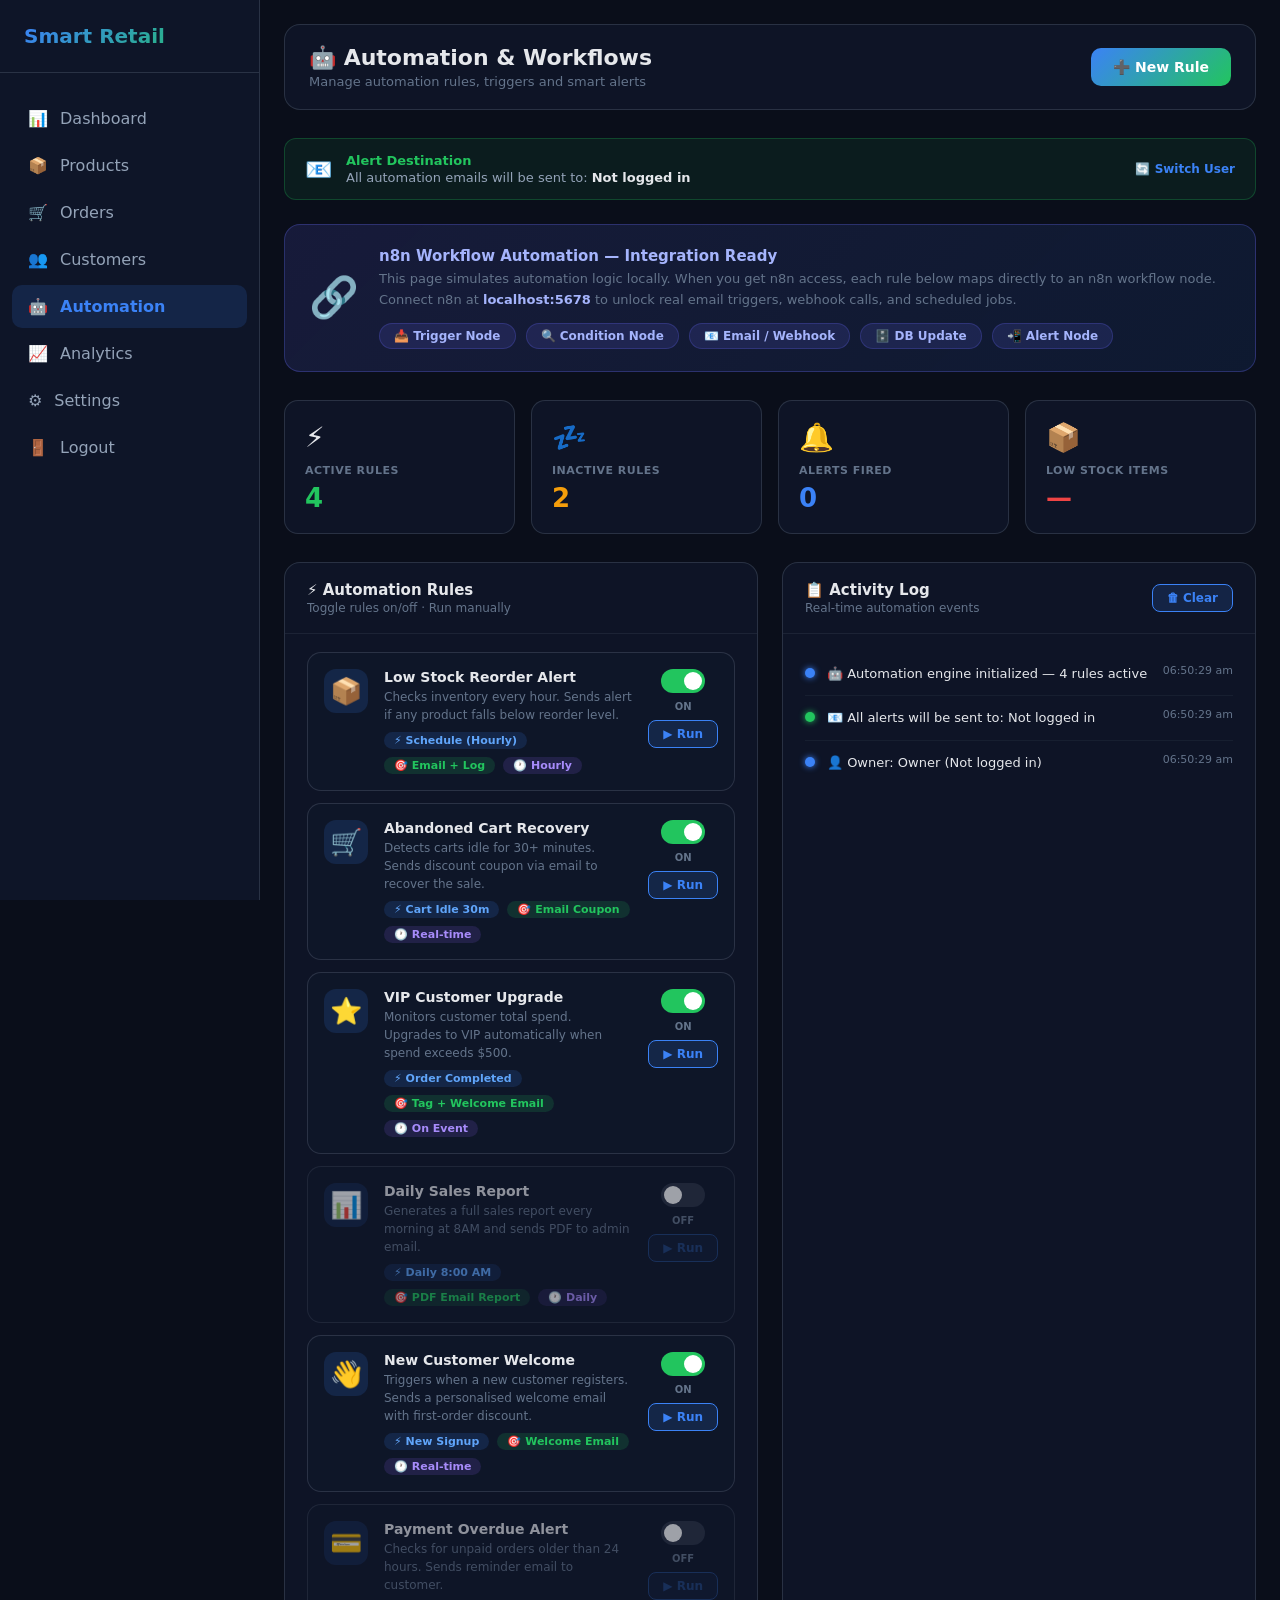
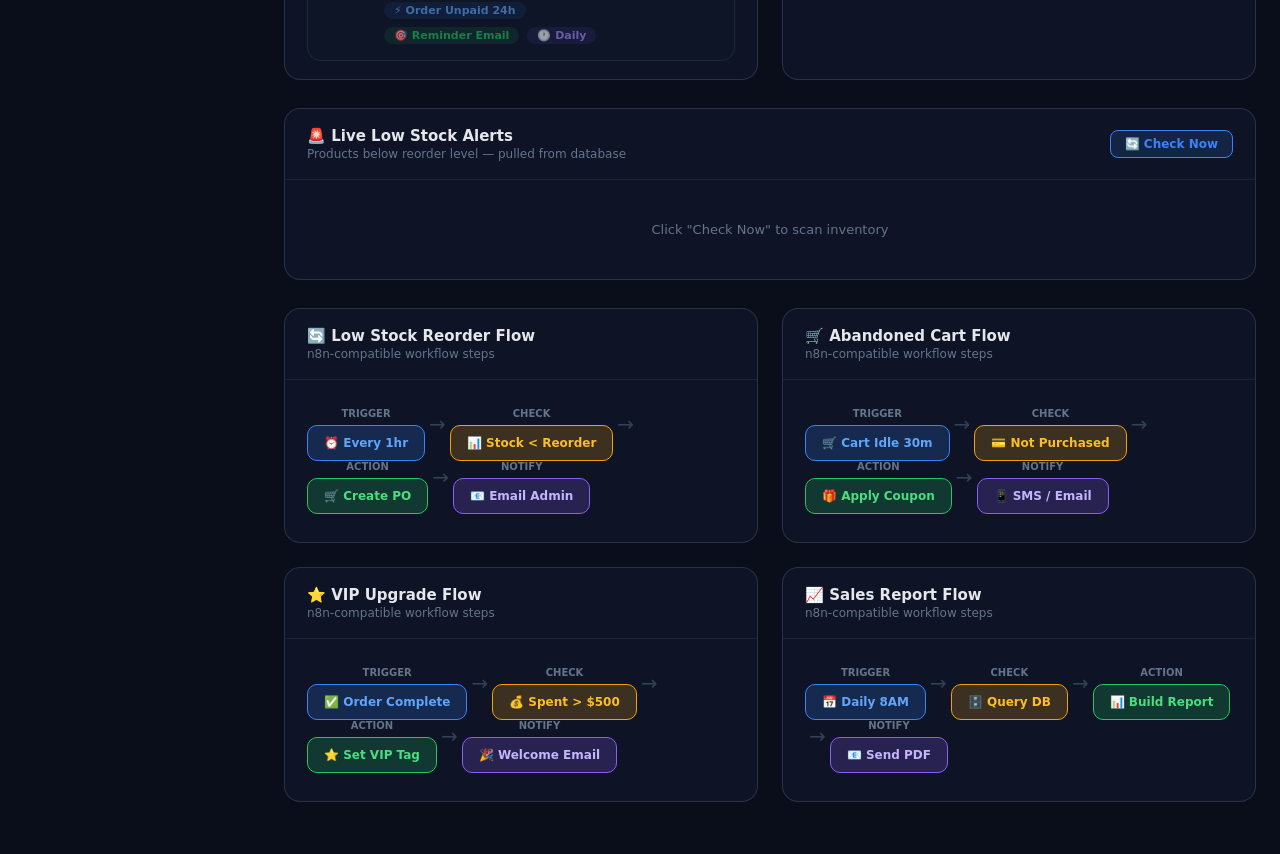
==== automation.html @ c8b63d95 "Add frontend files" ====
<!DOCTYPE html>
<html lang="en">
<head>
  <meta charset="UTF-8" />
  <title>Automation - Smart Retail</title>
  <meta name="viewport" content="width=device-width, initial-scale=1.0" />
    <link rel="stylesheet" href="automation.css" />
</head>
<body>
  <script src="automation.js"></script>

<div class="sidebar">
  <div class="sidebar-header"><h2>Smart Retail</h2></div>
  <nav class="nav-menu">
    <a href="dashboard_dynamic.html" class="nav-item"><span>📊</span><span>Dashboard</span></a>
    <a href="products.html"          class="nav-item"><span>📦</span><span>Products</span></a>
    <a href="orders.html"            class="nav-item"><span>🛒</span><span>Orders</span></a>
    <a href="customers.html"         class="nav-item"><span>👥</span><span>Customers</span></a>
    <a href="automation.html"        class="nav-item active"><span>🤖</span><span>Automation</span></a>
    <a href="dashboard_analytics.html" class="nav-item"><span>📈</span><span>Analytics</span></a>
    <a href="settings.html"          class="nav-item"><span>⚙️</span><span>Settings</span></a>
    <a href="index.html"             class="nav-item"><span>🚪</span><span>Logout</span></a>
  </nav>
</div>

<div class="main-content">

  <!-- HEADER -->
  <div class="header">
    <div>
      <h1>🤖 Automation & Workflows</h1>
      <p>Manage automation rules, triggers and smart alerts</p>
    </div>
    <button class="btn-primary" onclick="openModal()">➕ New Rule</button>
  </div>

  <!-- OWNER EMAIL BANNER -->
  <div id="owner-banner" style="
    display:flex; align-items:center; gap:14px;
    background:rgba(34,197,94,0.08); border:1px solid rgba(34,197,94,0.25);
    border-radius:12px; padding:14px 20px; margin-bottom:24px;
  ">
    <span style="font-size:22px">📧</span>
    <div>
      <div style="font-size:13px;font-weight:700;color:#22c55e">Alert Destination</div>
      <div style="font-size:13px;color:#94a3b8;margin-top:2px">
        All automation emails will be sent to: 
        <strong style="color:#e5e7eb" id="owner-email-display">Loading...</strong>
      </div>
    </div>
    <a href="login.html" style="margin-left:auto;font-size:12px;color:#3b82f6;text-decoration:none;font-weight:600;white-space:nowrap">
      🔄 Switch User
    </a>
  </div>

  <!-- N8N INFO BANNER -->
  <div class="n8n-banner">
    <div class="n8n-icon">🔗</div>
    <div>
      <div class="n8n-title">n8n Workflow Automation — Integration Ready</div>
      <div class="n8n-desc">
        This page simulates automation logic locally. When you get n8n access, each rule below maps directly to an n8n workflow node. Connect n8n at <strong style="color:#a5b4fc">localhost:5678</strong> to unlock real email triggers, webhook calls, and scheduled jobs.
      </div>
      <div class="n8n-steps">
        <span class="n8n-step">📥 Trigger Node</span>
        <span class="n8n-step">🔍 Condition Node</span>
        <span class="n8n-step">📧 Email / Webhook</span>
        <span class="n8n-step">🗄️ DB Update</span>
        <span class="n8n-step">📲 Alert Node</span>
      </div>
    </div>
  </div>

  <!-- STAT CARDS -->
  <div class="stats-row">
    <div class="stat-card">
      <div class="stat-icon">⚡</div>
      <div class="stat-label">Active Rules</div>
      <div class="stat-value c-green" id="s-active">0</div>
    </div>
    <div class="stat-card">
      <div class="stat-icon">💤</div>
      <div class="stat-label">Inactive Rules</div>
      <div class="stat-value c-yellow" id="s-inactive">0</div>
    </div>
    <div class="stat-card">
      <div class="stat-icon">🔔</div>
      <div class="stat-label">Alerts Fired</div>
      <div class="stat-value c-blue" id="s-fired">0</div>
    </div>
    <div class="stat-card">
      <div class="stat-icon">📦</div>
      <div class="stat-label">Low Stock Items</div>
      <div class="stat-value c-red" id="s-lowstock">—</div>
    </div>
  </div>

  <!-- TWO COLUMNS -->
  <div class="two-col">

    <!-- LEFT: AUTOMATION RULES -->
    <div class="section-card">
      <div class="section-head">
        <div>
          <div class="section-title">⚡ Automation Rules</div>
          <div class="section-sub">Toggle rules on/off · Run manually</div>
        </div>
      </div>
      <div class="section-body" id="rules-list"></div>
    </div>

    <!-- RIGHT: ACTIVITY LOG -->
    <div class="section-card">
      <div class="section-head">
        <div>
          <div class="section-title">📋 Activity Log</div>
          <div class="section-sub">Real-time automation events</div>
        </div>
        <button class="btn-run" onclick="clearLog()">🗑 Clear</button>
      </div>
      <div class="section-body" id="activity-log">
        <div class="empty-log">No activity yet — run a rule to see logs</div>
      </div>
    </div>

  </div>

  <!-- LOW STOCK LIVE CHECK -->
  <div class="full-col">
    <div class="section-card">
      <div class="section-head">
        <div>
          <div class="section-title">🚨 Live Low Stock Alerts</div>
          <div class="section-sub">Products below reorder level — pulled from database</div>
        </div>
        <button class="btn-run" id="btn-check-stock" onclick="checkLowStock()">🔄 Check Now</button>
      </div>
      <div class="section-body" id="low-stock-body">
        <div class="empty-log">Click "Check Now" to scan inventory</div>
      </div>
    </div>
  </div>

  <!-- WORKFLOW DIAGRAMS -->
  <div class="two-col">

    <div class="section-card">
      <div class="section-head">
        <div>
          <div class="section-title">🔄 Low Stock Reorder Flow</div>
          <div class="section-sub">n8n-compatible workflow steps</div>
        </div>
      </div>
      <div class="section-body">
        <div class="workflow">
          <div class="wf-step"><div class="wf-label">Trigger</div><div class="wf-box wf-trigger">⏰ Every 1hr</div></div>
          <div class="wf-arrow">→</div>
          <div class="wf-step"><div class="wf-label">Check</div><div class="wf-box wf-check">📊 Stock &lt; Reorder</div></div>
          <div class="wf-arrow">→</div>
          <div class="wf-step"><div class="wf-label">Action</div><div class="wf-box wf-action">🛒 Create PO</div></div>
          <div class="wf-arrow">→</div>
          <div class="wf-step"><div class="wf-label">Notify</div><div class="wf-box wf-notify">📧 Email Admin</div></div>
        </div>
      </div>
    </div>

    <div class="section-card">
      <div class="section-head">
        <div>
          <div class="section-title">🛒 Abandoned Cart Flow</div>
          <div class="section-sub">n8n-compatible workflow steps</div>
        </div>
      </div>
      <div class="section-body">
        <div class="workflow">
          <div class="wf-step"><div class="wf-label">Trigger</div><div class="wf-box wf-trigger">🛒 Cart Idle 30m</div></div>
          <div class="wf-arrow">→</div>
          <div class="wf-step"><div class="wf-label">Check</div><div class="wf-box wf-check">💳 Not Purchased</div></div>
          <div class="wf-arrow">→</div>
          <div class="wf-step"><div class="wf-label">Action</div><div class="wf-box wf-action">🎁 Apply Coupon</div></div>
          <div class="wf-arrow">→</div>
          <div class="wf-step"><div class="wf-label">Notify</div><div class="wf-box wf-notify">📱 SMS / Email</div></div>
        </div>
      </div>
    </div>

    <div class="section-card">
      <div class="section-head">
        <div>
          <div class="section-title">⭐ VIP Upgrade Flow</div>
          <div class="section-sub">n8n-compatible workflow steps</div>
        </div>
      </div>
      <div class="section-body">
        <div class="workflow">
          <div class="wf-step"><div class="wf-label">Trigger</div><div class="wf-box wf-trigger">✅ Order Complete</div></div>
          <div class="wf-arrow">→</div>
          <div class="wf-step"><div class="wf-label">Check</div><div class="wf-box wf-check">💰 Spent &gt; $500</div></div>
          <div class="wf-arrow">→</div>
          <div class="wf-step"><div class="wf-label">Action</div><div class="wf-box wf-action">⭐ Set VIP Tag</div></div>
          <div class="wf-arrow">→</div>
          <div class="wf-step"><div class="wf-label">Notify</div><div class="wf-box wf-notify">🎉 Welcome Email</div></div>
        </div>
      </div>
    </div>

    <div class="section-card">
      <div class="section-head">
        <div>
          <div class="section-title">📈 Sales Report Flow</div>
          <div class="section-sub">n8n-compatible workflow steps</div>
        </div>
      </div>
      <div class="section-body">
        <div class="workflow">
          <div class="wf-step"><div class="wf-label">Trigger</div><div class="wf-box wf-trigger">📅 Daily 8AM</div></div>
          <div class="wf-arrow">→</div>
          <div class="wf-step"><div class="wf-label">Check</div><div class="wf-box wf-check">🗄️ Query DB</div></div>
          <div class="wf-arrow">→</div>
          <div class="wf-step"><div class="wf-label">Action</div><div class="wf-box wf-action">📊 Build Report</div></div>
          <div class="wf-arrow">→</div>
          <div class="wf-step"><div class="wf-label">Notify</div><div class="wf-box wf-notify">📧 Send PDF</div></div>
        </div>
      </div>
    </div>

  </div>

</div>

<!-- NEW RULE MODAL -->
<div id="ruleModal" class="modal">
  <div class="modal-box">
    <div class="modal-title">➕ Create Automation Rule</div>
    <div class="modal-sub">Define a trigger, condition and action for your new rule</div>

    <div class="form-group">
      <label>Rule Name</label>
      <input type="text" id="r-name" placeholder="e.g. Flash Sale Alert" />
    </div>
    <div class="form-group">
      <label>Trigger</label>
      <select id="r-trigger">
        <option value="schedule">⏰ Scheduled (Every hour)</option>
        <option value="order">✅ New Order Placed</option>
        <option value="stock">📦 Stock Level Change</option>
        <option value="customer">👤 New Customer Signup</option>
        <option value="payment">💳 Payment Received</option>
      </select>
    </div>
    <div class="form-group">
      <label>Condition</label>
      <select id="r-condition">
        <option value="low_stock">Stock below reorder level</option>
        <option value="high_value">Order value &gt; $500</option>
        <option value="new_customer">Customer is new</option>
        <option value="unpaid">Payment is unpaid</option>
        <option value="always">Always (no condition)</option>
      </select>
    </div>
    <div class="form-group">
      <label>Action</label>
      <select id="r-action">
        <option value="email">📧 Send Email Alert</option>
        <option value="reorder">🛒 Create Reorder Request</option>
        <option value="sms">📱 Send SMS</option>
        <option value="tag_vip">⭐ Tag Customer as VIP</option>
        <option value="log">📋 Log to Activity</option>
      </select>
    </div>
    <div class="form-group">
      <label>Description (optional)</label>
      <textarea id="r-desc" rows="2" placeholder="What does this rule do?"></textarea>
    </div>

    <div class="modal-actions">
      <button class="btn-cancel" onclick="closeModal()">Cancel</button>
      <button class="btn-primary" style="flex:1" onclick="saveRule()">✅ Save Rule</button>
    </div>
  </div>
</div>

<script>
  const API_URL = 'http://localhost:3000';

  /* ── DEFAULT RULES ────────────────────────── */
  let rules = JSON.parse(localStorage.getItem('auto_rules') || 'null') || [
    { id:1, name:'Low Stock Reorder Alert',   icon:'📦', desc:'Checks inventory every hour. Sends alert if any product falls below reorder level.', trigger:'Schedule (Hourly)', action:'Email + Log', freq:'Hourly', active:true  },
    { id:2, name:'Abandoned Cart Recovery',   icon:'🛒', desc:'Detects carts idle for 30+ minutes. Sends discount coupon via email to recover the sale.', trigger:'Cart Idle 30m',   action:'Email Coupon', freq:'Real-time', active:true  },
    { id:3, name:'VIP Customer Upgrade',      icon:'⭐', desc:'Monitors customer total spend. Upgrades to VIP automatically when spend exceeds $500.', trigger:'Order Completed', action:'Tag + Welcome Email', freq:'On Event', active:true  },
    { id:4, name:'Daily Sales Report',        icon:'📊', desc:'Generates a full sales report every morning at 8AM and sends PDF to admin email.', trigger:'Daily 8:00 AM',   action:'PDF Email Report', freq:'Daily', active:false },
    { id:5, name:'New Customer Welcome',      icon:'👋', desc:'Triggers when a new customer registers. Sends a personalised welcome email with first-order discount.', trigger:'New Signup',      action:'Welcome Email', freq:'Real-time', active:true  },
    { id:6, name:'Payment Overdue Alert',     icon:'💳', desc:'Checks for unpaid orders older than 24 hours. Sends reminder email to customer.', trigger:'Order Unpaid 24h', action:'Reminder Email', freq:'Daily', active:false },
  ];

  let logEntries = [];
  let alertsFired = 0;

  /* ── RENDER RULES ─────────────────────────── */
  function renderRules() {
    const active   = rules.filter(r => r.active).length;
    const inactive = rules.filter(r => !r.active).length;
    document.getElementById('s-active').textContent   = active;
    document.getElementById('s-inactive').textContent = inactive;

    const list = document.getElementById('rules-list');
    list.innerHTML = rules.map(r => `
      <div class="rule-card ${r.active ? 'active-rule' : 'inactive-rule'}">
        <div class="rule-icon">${r.icon}</div>
        <div class="rule-info">
          <div class="rule-name">${r.name}</div>
          <div class="rule-desc">${r.desc}</div>
          <div class="rule-meta">
            <span class="rule-tag tag-trigger">⚡ ${r.trigger}</span>
            <span class="rule-tag tag-action">🎯 ${r.action}</span>
            <span class="rule-tag tag-freq">🕐 ${r.freq}</span>
          </div>
        </div>
        <div style="display:flex;flex-direction:column;gap:8px;align-items:center;flex-shrink:0">
          <div class="toggle-wrap">
            <label class="toggle">
              <input type="checkbox" ${r.active ? 'checked' : ''} onchange="toggleRule(${r.id}, this.checked)" />
              <span class="toggle-slider"></span>
            </label>
            <span class="toggle-label">${r.active ? 'ON' : 'OFF'}</span>
          </div>
          <button class="btn-run" onclick="runRule(${r.id})" ${!r.active ? 'disabled' : ''}>▶ Run</button>
        </div>
      </div>
    `).join('');
  }

  function toggleRule(id, checked) {
    rules = rules.map(r => r.id === id ? {...r, active: checked} : r);
    saveRules();
    addLog(checked ? 'green' : 'yellow',
      checked ? `Rule "${rules.find(r=>r.id===id).name}" enabled` : `Rule "${rules.find(r=>r.id===id).name}" disabled`);
    renderRules();
  }

  async function runRule(id) {
    const r = rules.find(x => x.id === id);
    if (!r || !r.active) return;

    alertsFired++;
    document.getElementById('s-fired').textContent = alertsFired;
    addLog('blue', `▶ Running "${r.name}"...`);

    // Map rule id to real backend endpoint
    const endpoints = {
      1: { url: '/api/automation/low-stock-alert', method: 'POST' },
      4: { url: '/api/automation/daily-report',    method: 'POST' },
    };

    if (endpoints[id]) {
      try {
        const res  = await fetch(API_URL + endpoints[id].url, { method: endpoints[id].method });
        const data = await res.json();
        if (data.sent) {
          addLog('green', `📧 Email sent successfully for "${r.name}"`);
          showToast('📧 Email sent!');
        } else {
          addLog('yellow', `⚠️ Rule ran but no email needed: ${data.message || ''}`);
        }
      } catch (e) {
        addLog('yellow', `⚠️ Backend not reachable — rule simulated locally`);
        addLog('green', `✅ "${r.name}" simulated successfully`);
      }
    } else {
      // Simulate for rules without a backend endpoint yet
      setTimeout(() => addLog('green', `✅ "${r.name}" executed → ${r.action}`), 600);
      setTimeout(() => showToast(`✅ ${r.name} triggered!`), 800);
    }
  }

  /* ── LOG ──────────────────────────────────── */
  function addLog(color, text) {
    const now = new Date();
    const time = now.toLocaleTimeString('en-IN', { hour:'2-digit', minute:'2-digit', second:'2-digit' });
    logEntries.unshift({ color, text, time });
    if (logEntries.length > 50) logEntries.pop();
    renderLog();
  }

  function renderLog() {
    const el = document.getElementById('activity-log');
    if (logEntries.length === 0) {
      el.innerHTML = '<div class="empty-log">No activity yet — run a rule to see logs</div>';
      return;
    }
    el.innerHTML = logEntries.map(e => `
      <div class="log-entry">
        <div class="log-dot log-dot-${e.color}"></div>
        <div class="log-text">${e.text}</div>
        <div class="log-time">${e.time}</div>
      </div>`).join('');
  }

  function clearLog() { logEntries = []; renderLog(); }

  /* ── LOW STOCK CHECK ──────────────────────── */
  async function checkLowStock() {
    const btn  = document.getElementById('btn-check-stock');
    const body = document.getElementById('low-stock-body');
    btn.textContent = '⏳ Scanning...'; btn.disabled = true;

    addLog('blue', '🔍 Starting live inventory scan...');

    try {
      const res      = await fetch(`${API_URL}/api/products`);
      const products = await res.json();
      const low      = products.filter(p => parseInt(p.stock_quantity) < parseInt(p.reorder_level || 10));

      document.getElementById('s-lowstock').textContent = low.length;

      if (low.length === 0) {
        body.innerHTML = `<div class="empty-log">✅ All products are well-stocked! No alerts needed.</div>`;
        addLog('green', '✅ Inventory scan complete — all products sufficiently stocked');
      } else {
        body.innerHTML = low.map(p => `
          <div class="alert-item">
            <div>
              <div class="alert-name">${p.name}</div>
              <div class="alert-stock">Stock: ${p.stock_quantity} units · Reorder at: ${p.reorder_level || 10}</div>
            </div>
            <span class="alert-badge">⚠️ Low Stock</span>
          </div>`).join('');
        addLog('red', `🚨 ${low.length} product(s) below reorder level — action required!`);
        low.forEach(p => addLog('yellow', `⚠️ "${p.name}" — only ${p.stock_quantity} left`));
        alertsFired += low.length;
        document.getElementById('s-fired').textContent = alertsFired;
      }
    } catch (e) {
      body.innerHTML = `<div class="empty-log" style="color:#ef4444">❌ Cannot connect to backend. Start with <code>npm start</code></div>`;
      addLog('red', '❌ Backend unreachable — inventory scan failed');
    }

    btn.textContent = '🔄 Check Now'; btn.disabled = false;
  }

  /* ── NEW RULE MODAL ───────────────────────── */
  function openModal() { document.getElementById('ruleModal').classList.add('active'); }
  function closeModal() { document.getElementById('ruleModal').classList.remove('active'); }

  const triggerLabels = { schedule:'Schedule (Hourly)', order:'Order Placed', stock:'Stock Change', customer:'New Signup', payment:'Payment Received' };
  const actionLabels  = { email:'Email Alert', reorder:'Reorder Request', sms:'SMS Notification', tag_vip:'Tag as VIP', log:'Activity Log' };
  const icons = { schedule:'⏰', order:'✅', stock:'📦', customer:'👤', payment:'💳' };

  function saveRule() {
    const name = document.getElementById('r-name').value.trim();
    if (!name) { alert('Please enter a rule name'); return; }

    const trigger = document.getElementById('r-trigger').value;
    const action  = document.getElementById('r-action').value;
    const desc    = document.getElementById('r-desc').value || 'Custom automation rule';

    const newRule = {
      id: Date.now(), name, icon: icons[trigger] || '⚡',
      desc, trigger: triggerLabels[trigger], action: actionLabels[action],
      freq: trigger === 'schedule' ? 'Hourly' : 'Real-time', active: true
    };

    rules.push(newRule);
    saveRules();
    addLog('green', `➕ New rule "${name}" created and activated`);
    closeModal();
    renderRules();

    // reset form
    ['r-name','r-desc'].forEach(id => document.getElementById(id).value = '');
  }

  function saveRules() { localStorage.setItem('auto_rules', JSON.stringify(rules)); }

  function showToast(msg) {
    let t = document.getElementById('toast');
    if (!t) {
      t = document.createElement('div'); t.id = 'toast';
      t.style.cssText = `position:fixed;bottom:28px;right:28px;z-index:9999;
        background:rgba(15,23,42,0.97);border:1px solid #22c55e;color:#e5e7eb;
        padding:14px 22px;border-radius:12px;font-size:14px;font-weight:600;
        box-shadow:0 8px 30px rgba(0,0,0,0.4);animation:slideUp 0.3s ease;display:none;`;
      document.body.appendChild(t);
    }
    t.textContent = msg; t.style.display = 'block';
    clearTimeout(t._timer);
    t._timer = setTimeout(() => { t.style.display = 'none'; }, 3000);
  }

  document.getElementById('ruleModal').addEventListener('click', function(e) {
    if (e.target === this) closeModal();
  });

  // Show owner email in banner
  // Show who receives alerts + register with backend
  const ownerEmail = localStorage.getItem('owner_email') || localStorage.getItem('ownerEmail') || 'Not logged in';
  const ownerName  = localStorage.getItem('owner_name')  || localStorage.getItem('ownerName')  || 'Owner';

  // Init rules
  renderRules();

  // Update display if element exists
  const ownerDisplay = document.getElementById('owner-email-display');
  if (ownerDisplay) ownerDisplay.textContent = ownerEmail;

  // Register with backend so alerts go to this email
  if (ownerEmail && ownerEmail.includes('@')) {
    fetch(API_URL + '/api/automation/set-owner', {
      method: 'POST',
      headers: {'Content-Type':'application/json'},
      body: JSON.stringify({ email: ownerEmail })
    }).catch(() => {});
  }

  addLog('blue',  `👤 Owner: ${ownerName} (${ownerEmail})`);
  addLog('green', `📧 All alerts will be sent to: ${ownerEmail}`);
  addLog('blue',  `🤖 Automation engine initialized — ${rules.filter(r=>r.active).length} rules active`);
</script>
</body>
</html>
---- automation.css ----
/* ===== AUTOMATION STYLES ===== */

:root {
      --bg: #0a0e1a;
      --text: #e5e7eb;
      --card: rgba(15,23,42,0.8);
      --border: rgba(148,163,184,0.2);
      --sidebar: rgba(15,23,42,0.95);
      --accent: #3b82f6;
    }
    body { background: var(--bg) !important; color: var(--text) !important; }
    .sidebar { background: var(--sidebar) !important; }
    .card, .product-card, .chart-card, .table-card, .section-card,
    .stat-card, .customer-card, .rule-card, .modal-box { 
      background: var(--card) !important; 
      border-color: var(--border) !important; 
    }
    .header, .filter-bar, .tabs { 
      background: var(--card) !important; 
      border-color: var(--border) !important; 
    }
    * { margin: 0; padding: 0; box-sizing: border-box; font-family: system-ui, sans-serif; }
    body { background: #0a0e1a; color: #e5e7eb; min-height: 100vh; }

    .sidebar { position: fixed; left: 0; top: 0; bottom: 0; width: 260px; background: rgba(15,23,42,0.95); border-right: 1px solid rgba(148,163,184,0.2); padding: 24px 0; backdrop-filter: blur(10px); z-index: 100; }
    .sidebar-header { padding: 0 24px 24px; border-bottom: 1px solid rgba(148,163,184,0.2); }
    .sidebar-header h2 { font-size: 20px; background: linear-gradient(135deg,#3b82f6,#22c55e); -webkit-background-clip: text; -webkit-text-fill-color: transparent; }
    .nav-menu { margin-top: 24px; padding: 0 12px; }
    .nav-item { display: flex; align-items: center; gap: 12px; padding: 12px 16px; margin-bottom: 4px; border-radius: 10px; color: #94a3b8; text-decoration: none; cursor: pointer; transition: all 0.2s; }
    .nav-item:hover { background: rgba(59,130,246,0.1); color: #3b82f6; }
    .nav-item.active { background: rgba(59,130,246,0.15); color: #3b82f6; font-weight: 600; }

    .main-content { margin-left: 260px; padding: 24px; }

    /* HEADER */
    .header { display: flex; justify-content: space-between; align-items: center; margin-bottom: 28px; padding: 20px 24px; background: rgba(15,23,42,0.6); border-radius: 16px; border: 1px solid rgba(148,163,184,0.2); }
    .header h1 { font-size: 22px; font-weight: 700; }
    .header p { color: #64748b; font-size: 13px; margin-top: 4px; }
    .btn-primary { padding: 11px 22px; background: linear-gradient(135deg,#3b82f6,#22c55e); border: none; border-radius: 10px; color: white; font-size: 14px; font-weight: 700; cursor: pointer; transition: all 0.2s; }
    .btn-primary:hover { opacity: 0.88; transform: translateY(-1px); }

    /* STAT CARDS */
    .stats-row { display: grid; grid-template-columns: repeat(4,1fr); gap: 16px; margin-bottom: 28px; }
    .stat-card { background: rgba(15,23,42,0.7); border: 1px solid rgba(148,163,184,0.15); border-radius: 14px; padding: 20px; }
    .stat-icon { font-size: 28px; margin-bottom: 10px; }
    .stat-label { font-size: 11px; color: #64748b; font-weight: 700; text-transform: uppercase; letter-spacing: 0.5px; margin-bottom: 6px; }
    .stat-value { font-size: 26px; font-weight: 700; }
    .c-green{color:#22c55e} .c-blue{color:#3b82f6} .c-yellow{color:#f59e0b} .c-red{color:#ef4444} .c-purple{color:#a78bfa}

    /* TWO COLUMNS */
    .two-col { display: grid; grid-template-columns: 1fr 1fr; gap: 24px; margin-bottom: 28px; }
    .full-col { margin-bottom: 28px; }

    /* SECTION CARD */
    .section-card { background: rgba(15,23,42,0.7); border: 1px solid rgba(148,163,184,0.15); border-radius: 16px; overflow: hidden; }
    .section-head { display: flex; justify-content: space-between; align-items: center; padding: 18px 22px; border-bottom: 1px solid rgba(148,163,184,0.1); }
    .section-title { font-size: 15px; font-weight: 700; }
    .section-sub { font-size: 12px; color: #64748b; margin-top: 2px; }
    .section-body { padding: 18px 22px; }

    /* RULE CARDS */
    .rule-card { display: flex; align-items: flex-start; gap: 16px; padding: 16px; background: rgba(30,41,59,0.5); border: 1px solid rgba(148,163,184,0.1); border-radius: 14px; margin-bottom: 12px; transition: all 0.2s; }
    .rule-card:last-child { margin-bottom: 0; }
    .rule-card.active-rule { border-color: rgba(34,197,94,0.3); background: rgba(34,197,94,0.04); }
    .rule-card.inactive-rule { opacity: 0.6; }

    .rule-icon { font-size: 26px; width: 44px; height: 44px; background: rgba(59,130,246,0.15); border-radius: 12px; display: flex; align-items: center; justify-content: center; flex-shrink: 0; }
    .rule-info { flex: 1; }
    .rule-name { font-size: 14px; font-weight: 700; margin-bottom: 3px; }
    .rule-desc { font-size: 12px; color: #64748b; line-height: 1.5; }
    .rule-meta { display: flex; gap: 8px; margin-top: 8px; flex-wrap: wrap; }
    .rule-tag { padding: 2px 10px; border-radius: 20px; font-size: 11px; font-weight: 600; }
    .tag-trigger { background: rgba(59,130,246,0.15); color: #60a5fa; }
    .tag-action  { background: rgba(34,197,94,0.15);  color: #22c55e; }
    .tag-freq    { background: rgba(139,92,246,0.15); color: #a78bfa; }

    /* TOGGLE SWITCH */
    .toggle-wrap { display: flex; flex-direction: column; align-items: center; gap: 8px; flex-shrink: 0; }
    .toggle { position: relative; width: 44px; height: 24px; }
    .toggle input { opacity: 0; width: 0; height: 0; }
    .toggle-slider { position: absolute; inset: 0; background: rgba(148,163,184,0.2); border-radius: 24px; cursor: pointer; transition: 0.3s; }
    .toggle-slider::before { content:''; position:absolute; height:18px; width:18px; left:3px; bottom:3px; background:white; border-radius:50%; transition:0.3s; }
    input:checked + .toggle-slider { background: #22c55e; }
    input:checked + .toggle-slider::before { transform: translateX(20px); }
    .toggle-label { font-size: 10px; font-weight: 700; color: #64748b; }

    /* RUN BUTTON */
    .btn-run { padding: 6px 14px; background: rgba(59,130,246,0.15); border: 1px solid #3b82f6; border-radius: 8px; color: #3b82f6; font-size: 12px; font-weight: 600; cursor: pointer; transition: all 0.2s; white-space: nowrap; }
    .btn-run:hover { background: #3b82f6; color: white; }
    .btn-run:disabled { opacity: 0.4; cursor: not-allowed; }

    /* ACTIVITY LOG */
    .log-entry { display: flex; align-items: flex-start; gap: 12px; padding: 12px 0; border-bottom: 1px solid rgba(148,163,184,0.07); }
    .log-entry:last-child { border-bottom: none; }
    .log-dot { width: 10px; height: 10px; border-radius: 50%; margin-top: 4px; flex-shrink: 0; }
    .log-dot-green  { background: #22c55e; box-shadow: 0 0 6px #22c55e; }
    .log-dot-yellow { background: #f59e0b; box-shadow: 0 0 6px #f59e0b; }
    .log-dot-red    { background: #ef4444; box-shadow: 0 0 6px #ef4444; }
    .log-dot-blue   { background: #3b82f6; box-shadow: 0 0 6px #3b82f6; }
    .log-text { flex: 1; font-size: 13px; line-height: 1.5; }
    .log-time { font-size: 11px; color: #64748b; flex-shrink: 0; }

    /* WORKFLOW STEPS */
    .workflow { display: flex; align-items: center; gap: 0; flex-wrap: wrap; padding: 10px 0; }
    .wf-step { display: flex; flex-direction: column; align-items: center; gap: 6px; }
    .wf-box { padding: 10px 16px; border-radius: 10px; font-size: 12px; font-weight: 600; text-align: center; min-width: 110px; }
    .wf-trigger  { background: rgba(59,130,246,0.2);  border: 1px solid #3b82f6; color: #60a5fa; }
    .wf-check    { background: rgba(245,158,11,0.2);  border: 1px solid #f59e0b; color: #fbbf24; }
    .wf-action   { background: rgba(34,197,94,0.2);   border: 1px solid #22c55e; color: #4ade80; }
    .wf-notify   { background: rgba(139,92,246,0.2);  border: 1px solid #8b5cf6; color: #c4b5fd; }
    .wf-label    { font-size: 10px; color: #64748b; font-weight: 600; text-transform: uppercase; }
    .wf-arrow    { font-size: 20px; color: #334155; padding: 0 4px; margin-bottom: 20px; }

    /* LOW STOCK LIVE CHECK */
    .alert-item { display: flex; justify-content: space-between; align-items: center; padding: 12px 14px; background: rgba(239,68,68,0.06); border: 1px solid rgba(239,68,68,0.2); border-radius: 10px; margin-bottom: 8px; }
    .alert-item:last-child { margin-bottom: 0; }
    .alert-name { font-size: 13px; font-weight: 600; }
    .alert-stock { font-size: 12px; color: #ef4444; margin-top: 2px; }
    .alert-badge { padding: 4px 12px; border-radius: 20px; font-size: 11px; font-weight: 700; background: rgba(239,68,68,0.2); color: #ef4444; }

    /* NEW RULE MODAL */
    .modal { display: none; position: fixed; inset: 0; background: rgba(0,0,0,0.8); z-index: 1000; align-items: center; justify-content: center; backdrop-filter: blur(6px); }
    .modal.active { display: flex; }
    .modal-box { background: rgba(15,23,42,0.99); border: 1px solid rgba(148,163,184,0.25); border-radius: 22px; padding: 32px; width: min(520px, 94vw); max-height: 90vh; overflow-y: auto; box-shadow: 0 24px 60px rgba(0,0,0,0.6); animation: popIn 0.22s ease; }
    @keyframes popIn { from{transform:scale(0.88);opacity:0} to{transform:scale(1);opacity:1} }
    .modal-title { font-size: 20px; font-weight: 700; margin-bottom: 6px; }
    .modal-sub { font-size: 13px; color: #64748b; margin-bottom: 24px; }
    .form-group { margin-bottom: 18px; }
    .form-group label { display: block; font-size: 12px; font-weight: 700; color: #94a3b8; text-transform: uppercase; letter-spacing: 0.4px; margin-bottom: 8px; }
    .form-group input, .form-group select, .form-group textarea { width: 100%; padding: 11px 14px; background: rgba(30,41,59,0.8); border: 1px solid rgba(148,163,184,0.2); border-radius: 10px; color: #e5e7eb; font-size: 14px; }
    .form-group input:focus, .form-group select:focus, .form-group textarea:focus { outline: none; border-color: #3b82f6; }
    .form-group select option { background: #0f172a; }
    .modal-actions { display: flex; gap: 12px; margin-top: 24px; }
    .btn-cancel { flex:1; padding:11px; background:rgba(148,163,184,0.1); border:1px solid rgba(148,163,184,0.2); border-radius:10px; color:#94a3b8; font-size:14px; font-weight:600; cursor:pointer; }
    .btn-cancel:hover { background:rgba(148,163,184,0.2); }

    /* N8N INFO BANNER */
    .n8n-banner { background: linear-gradient(135deg, rgba(99,102,241,0.15), rgba(59,130,246,0.1)); border: 1px solid rgba(99,102,241,0.3); border-radius: 16px; padding: 22px 24px; margin-bottom: 28px; display: flex; align-items: center; gap: 20px; }
    .n8n-icon { font-size: 40px; flex-shrink: 0; }
    .n8n-title { font-size: 15px; font-weight: 700; color: #a5b4fc; margin-bottom: 4px; }
    .n8n-desc { font-size: 13px; color: #64748b; line-height: 1.6; }
    .n8n-steps { display: flex; gap: 10px; margin-top: 12px; flex-wrap: wrap; }
    .n8n-step { padding: 5px 14px; background: rgba(99,102,241,0.15); border: 1px solid rgba(99,102,241,0.25); border-radius: 20px; font-size: 12px; color: #a5b4fc; font-weight: 600; }

    @keyframes slideUp { from{opacity:0;transform:translateY(12px)} to{opacity:1;transform:translateY(0)} }

    .empty-log { text-align:center; padding:24px; color:#64748b; font-size:13px; }
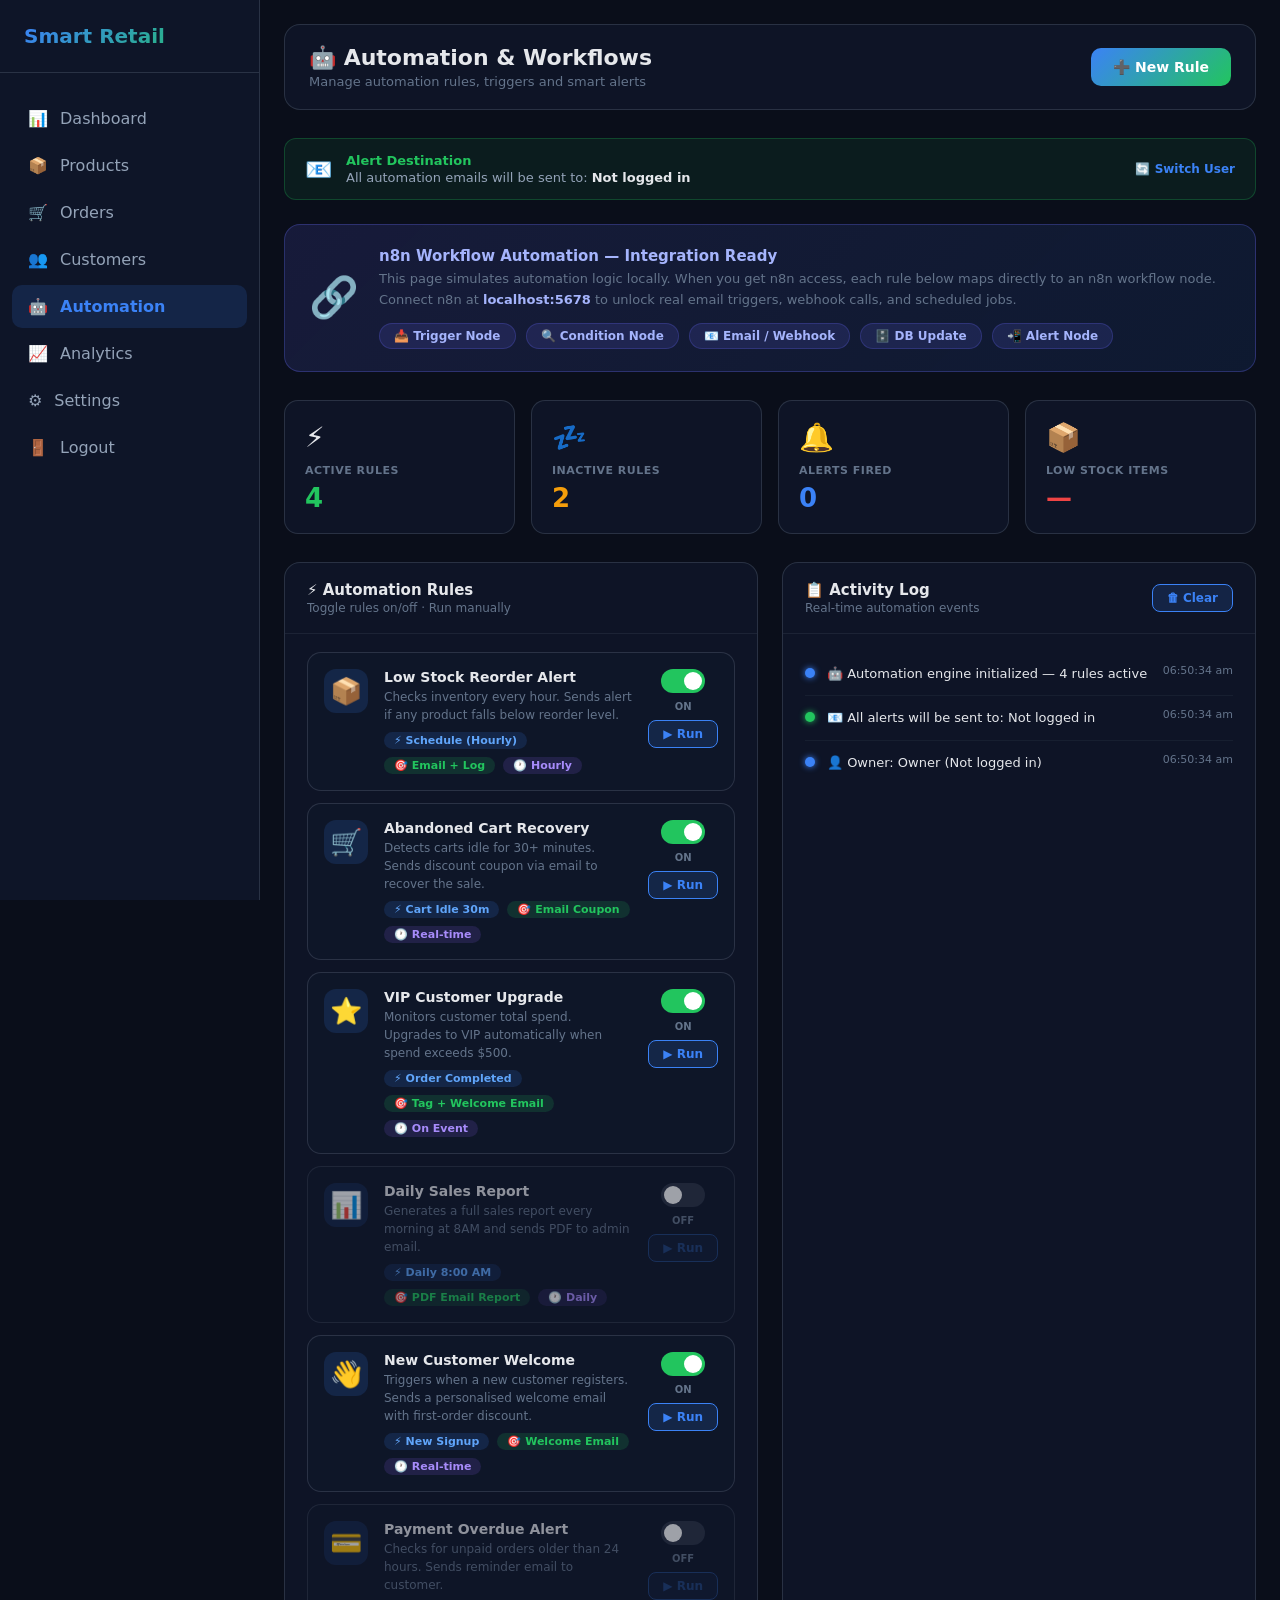
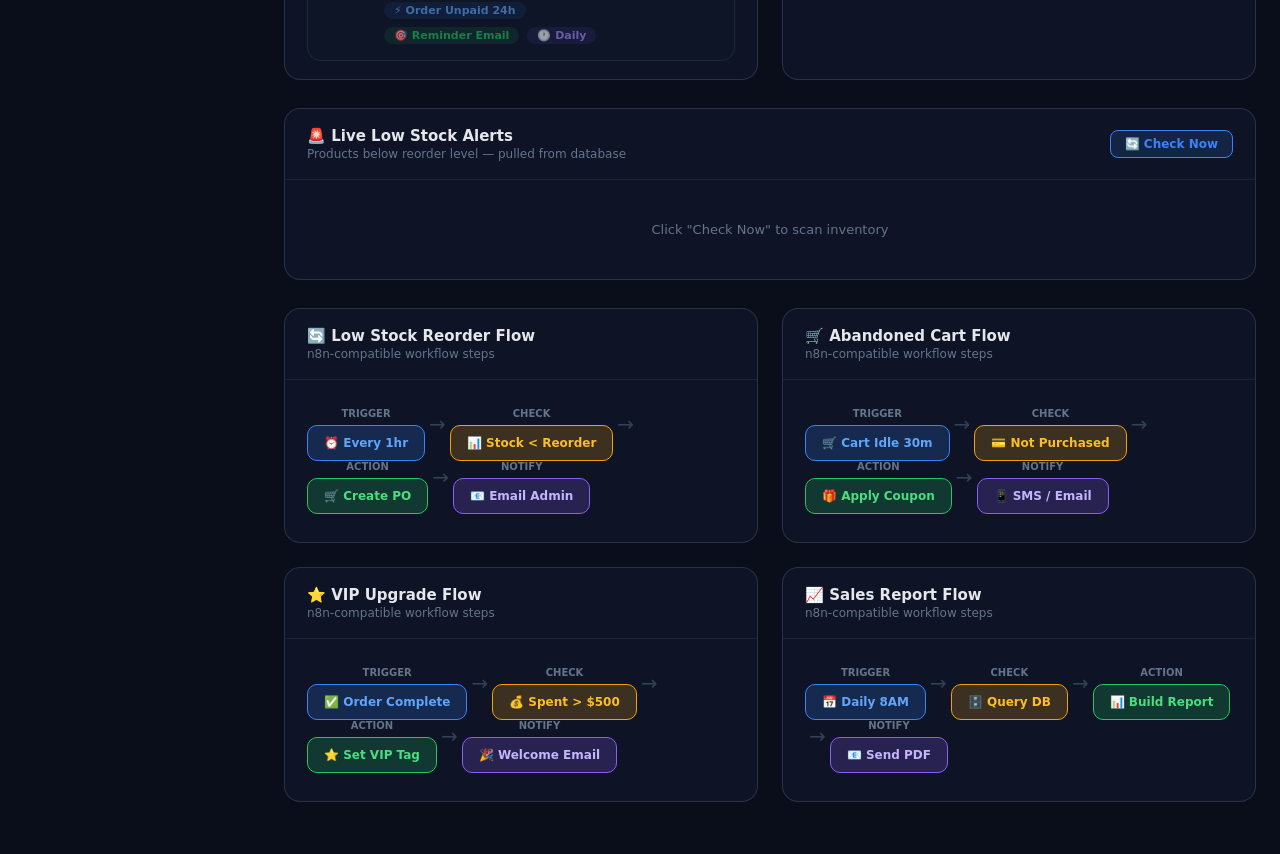
==== commit 17f38d8b: "Update automation.html" ====
--- a/automation.html
+++ b/automation.html
@@ -281,7 +281,7 @@
 </div>
 
 <script>
-  const API_URL = 'http://localhost:3000';
+  const API_URL = 'https://smart-retail-backend-kvfj.onrender.com';
 
   /* ── DEFAULT RULES ────────────────────────── */
   let rules = JSON.parse(localStorage.getItem('auto_rules') || 'null') || [
@@ -517,4 +517,4 @@
   addLog('blue',  `🤖 Automation engine initialized — ${rules.filter(r=>r.active).length} rules active`);
 </script>
 </body>
-</html>+</html>
